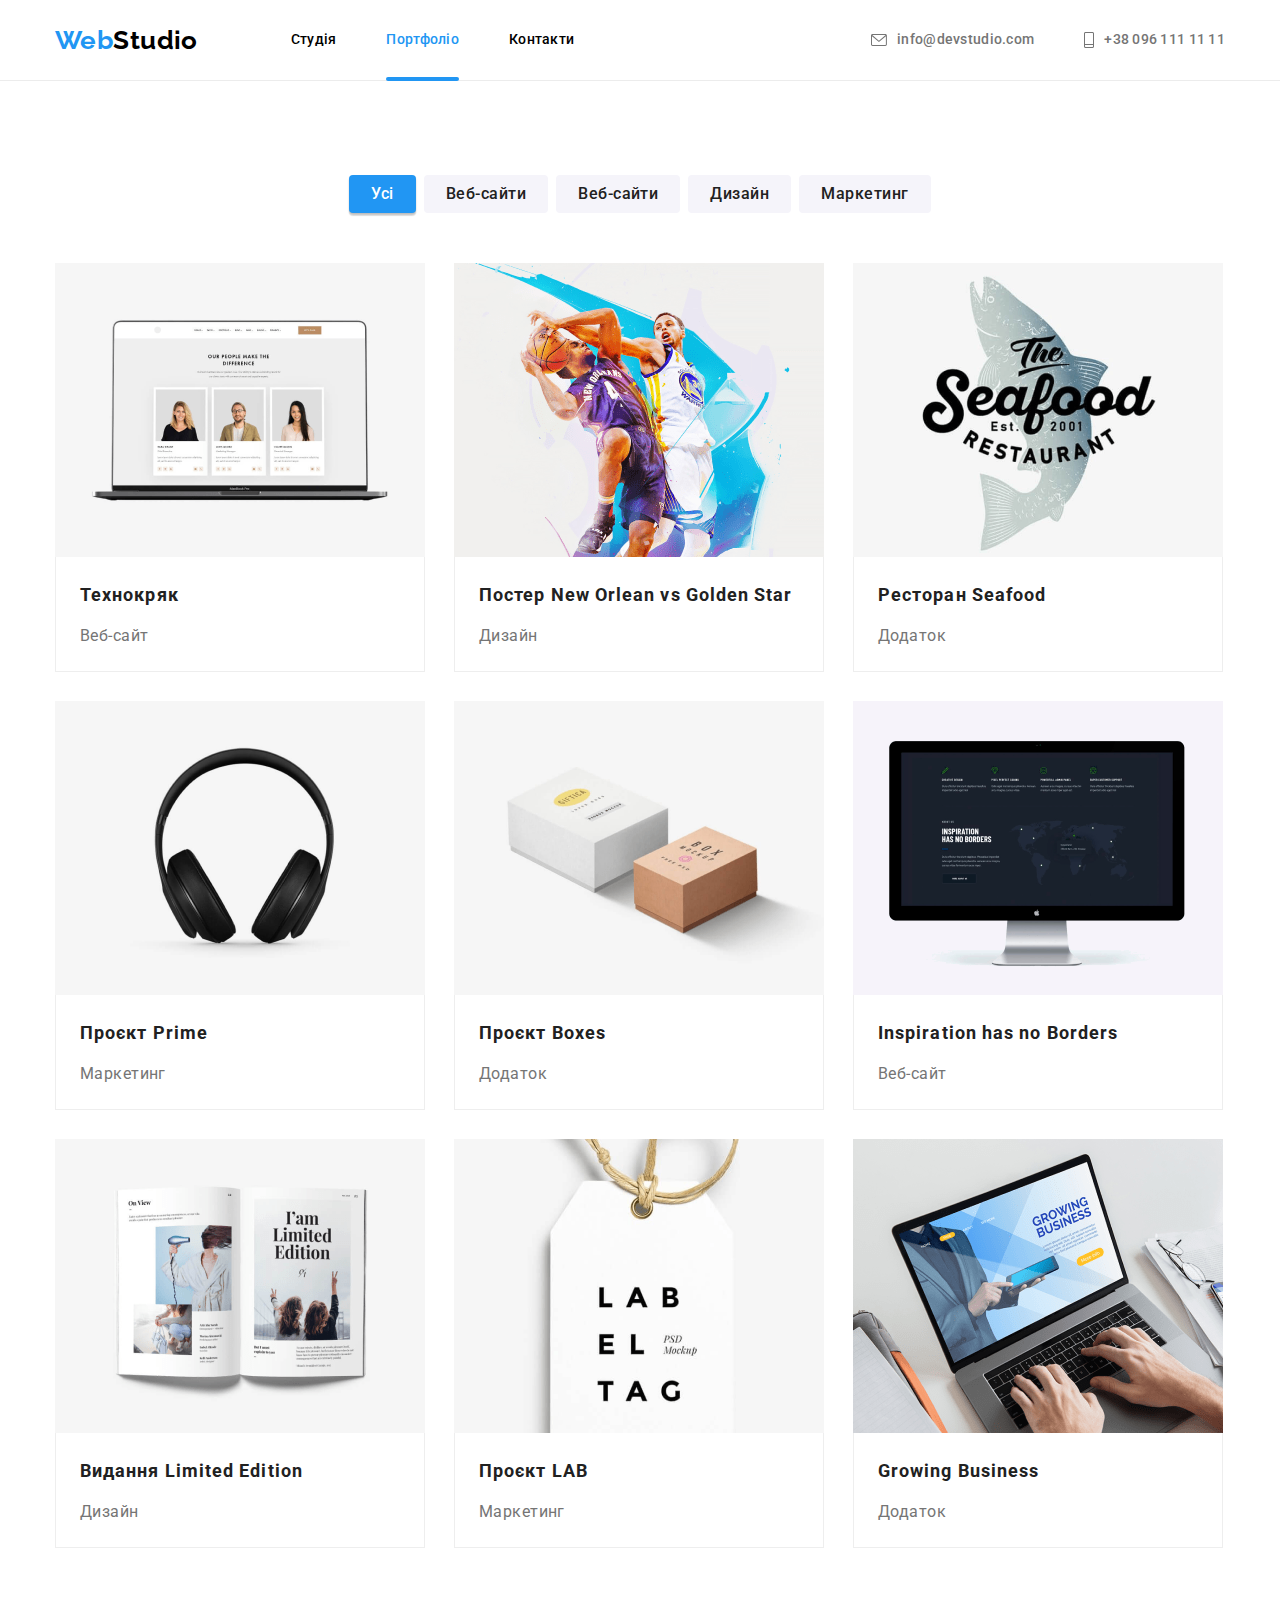
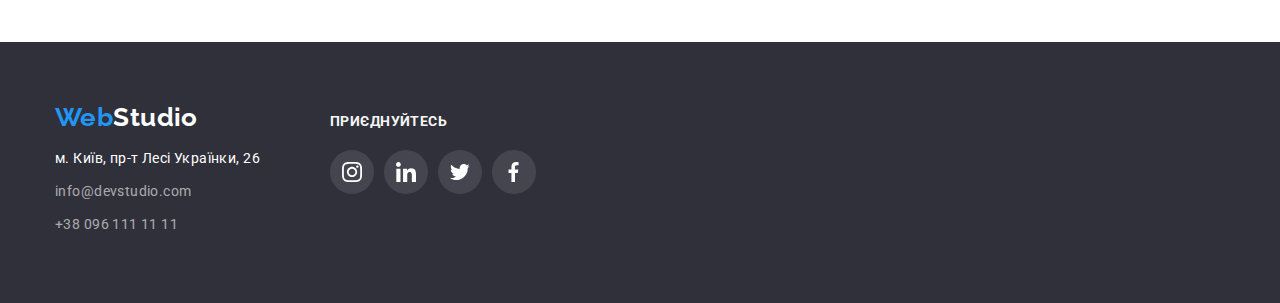
==== portfolio.html @ 4cde0ff1 "Initial commit" ====
<!DOCTYPE html>
<html lang="uk">
<head>
  <meta charset="UTF-8">
  <meta http-equiv="X-UA-Compatible" content="IE=edge">
  <meta name="viewport" content="width=device-width, initial-scale=1.0">
  <!-- FONTS -->
  <link href="https://fonts.googleapis.com/css2?family=Raleway:wght@700&family=Roboto:wght@400;500;700;900&display=swap" rel="stylesheet">
  <!--MODERN-NORMALIZE  -->
  <link rel="stylesheet" href="https://cdn.jsdelivr.net/npm/modern-normalize@1.1.0/modern-normalize.min.css">
  
  <link rel="stylesheet" href="./css/style.css" />
  <title>WebStudio</title>
</head>
<body>

   <!-- HEDEAR -->
   <header class="header">
    <div class="container header-container">
      <nav class="nav">
      <a class="logo" href="./index.html"><span class="logo-decoration">Web</span>Studio</a>
        <ul class="list-nav list">
          <li class="item-list"><a class="link" href="./index.html">Студія</a></li>
          <li class="item-list"><a class="link current" href="./portfolio.html">Портфоліо</a></li>
          <li class="item-list"><a class="link" href="#">Контакти</a></li>
        </ul>
      </nav>

      <ul class="list-contact list">
        <li class="item-contact">
          <a class="link" href="mailto:info@devstudio.com">
            <svg class="contacts-icons-mailtu">
              <use href="./images/icons/contacts.svg#icon-envelope"></use>
            </svg>info@devstudio.com
          </a>
        </li>
        <li class="item-contact">
          <a class="link" href="tel:+380961111111">
            <svg class="contacts-icons-phone">
              <use href="./images/icons/contacts.svg#icon-phone"></use>
            </svg>+38 096 111 11 11
          </a>
        </li>
      </ul>
    </div>
  </header>

  <!-- PORTFOLIO -->
  <main>
    <section class="portfolio sectio">
      <div class="container">
      <h1 class="visually-hidden ">Портфоліо</h1>
      <ul class="list-btn list">
        <li>
          <button class="btn-portfolio active" type="button">Усі</button>
        </li>
        <li>
          <button class="btn-portfolio" type="button">Веб-сайти</button>
        </li>
        <li>
          <button class="btn-portfolio" type="button">Веб-сайти</button>
        </li>
        <li>
          <button class="btn-portfolio" type="button">Дизайн</button>
        </li>
        <li>
          <button class="btn-portfolio" type="button">Маркетинг</button>
        </li>
      </ul>

      <!-- PORTFOLIO-IMG -->

      <ul class="list-portfolio list">
        <li>
          <a href="" class="portfolio-link link">
            <div class="protfolio-overlay">
              <img src="./images/portfolio-images/portfolio-img.1-min.png" alt="Зображений ноутбук з відкритим сайтом" height="294" width="370">
              <p class="portfolio-overlay-text">Ресурс пропонує комплексні пропозиції з різним рівнем функціоналу та сервісів. Все це дозволить відвідувачу отримати вичерпні відомості про компанію чи приватну особу.</p>
            </div>
            <div class="portfolio-card">
              <h2 class="title">Технокряк</h2>
              <p class="text">Веб-сайт</p>
            </div>
          </a>
        </li>

        <li>
          <a href="" class="portfolio-link link">
            <div class="protfolio-overlay">
              <img src="./images/portfolio-images/portfolio-img.2-min.png" alt="Постер з двома баскедболістами" height="294" width="370">
              <p class="portfolio-overlay-text">Ресурс пропонує комплексні пропозиції з різним рівнем функціоналу та сервісів. Все це дозволить відвідувачу отримати вичерпні відомості про компанію чи приватну особу.</p>
            </div>
            <div class="portfolio-card">
              <h2 class="title">Постер New Orlean vs Golden Star</h2>
              <p class="text">Дизайн</p>
            </div>
          </a>
        </li>

        <li>
          <a href="" class="portfolio-link link">
            <div class="protfolio-overlay">
              <img src="./images/portfolio-images/portfolio-img.3-min.png" alt="Логотип ресторану" height="294" width="370">
              <p class="portfolio-overlay-text">Ресурс пропонує комплексні пропозиції з різним рівнем функціоналу та сервісів. Все це дозволить відвідувачу отримати вичерпні відомості про компанію чи приватну особу.</p>
            </div>
            <div  class="portfolio-card">
              <h2 class="title">Ресторан Seafood</h2>
              <p class="text">Додаток</p>
            </div>
          </a>
        </li>

        <li>
          <a href="" class="portfolio-link link">
            <div class="protfolio-overlay">
              <img src="./images/portfolio-images/portfolio-img.4-min.png" alt="Зображення чорних навушників" height="294" width="370">
              <p class="portfolio-overlay-text">Ресурс пропонує комплексні пропозиції з різним рівнем функціоналу та сервісів. Все це дозволить відвідувачу отримати вичерпні відомості про компанію чи приватну особу.</p>
            </div>
            <div  class="portfolio-card">
              <h2 class="title">Проєкт Prime</h2>
              <p class="text">Маркетинг</p>
            </div>
          </a>
        </li>

        <li>
          <a href="" class="portfolio-link link">
            <div class="protfolio-overlay">
              <img src="./images/portfolio-images/portfolio-img.5-min.png" alt="Зображення двох коробок" height="294" width="370">
              <p class="portfolio-overlay-text">Ресурс пропонує комплексні пропозиції з різним рівнем функціоналу та сервісів. Все це дозволить відвідувачу отримати вичерпні відомості про компанію чи приватну особу.</p>
            </div>
            <div  class="portfolio-card">
              <h2 class="title">Проєкт Boxes</h2>
              <p class="text">Додаток</p>
            </div>
          </a>
        </li>

        <li>
          <a href="" class="portfolio-link link">
            <div class="protfolio-overlay">
              <img src="./images/portfolio-images/portfolio-img.6-min.png" alt="Монітор комп'ютера" height="294" width="370">
              <p class="portfolio-overlay-text">Ресурс пропонує комплексні пропозиції з різним рівнем функціоналу та сервісів. Все це дозволить відвідувачу отримати вичерпні відомості про компанію чи приватну особу.</p>
            </div>
            <div  class="portfolio-card">
              <h2 class="title">Inspiration has no Borders</h2>
              <p class="text">Веб-сайт</p>
            </div>
          </a>
        </li>

        <li>
          <a href="" class="portfolio-link link">
            <div class="protfolio-overlay">
              <img src="./images/portfolio-images/portfolio-img.7-min.png" alt="Зображиний журнал" height="294" width="370">
              <p class="portfolio-overlay-text">Ресурс пропонує комплексні пропозиції з різним рівнем функціоналу та сервісів. Все це дозволить відвідувачу отримати вичерпні відомості про компанію чи приватну особу.</p>
            </div>
            <div  class="portfolio-card">
              <h2 class="title">Видання Limited Edition</h2>
              <p class="text">Дизайн</p>
            </div>
          </a>
        </li>

        <li>
          <a href="" class="portfolio-link link">
            <div class="protfolio-overlay">
              <img src="./images/portfolio-images/portfolio-img.8-min.png" alt="Зображеня лейбла" height="294" width="370">
              <p class="portfolio-overlay-text">Ресурс пропонує комплексні пропозиції з різним рівнем функціоналу та сервісів. Все це дозволить відвідувачу отримати вичерпні відомості про компанію чи приватну особу.</p>
            </div>
            <div  class="portfolio-card">
              <h2 class="title">Проєкт LAB</h2>
              <p class="text">Маркетинг</p>
            </div>
          </a>
        </li>

        <li>
          <a href="" class="portfolio-link link">
            <div class="protfolio-overlay">
              <img src="./images/portfolio-images/portfolio-img.9-min.png" alt="Зображиний ноутбук" height="294" width="370">
              <p class="portfolio-overlay-text">Ресурс пропонує комплексні пропозиції з різним рівнем функціоналу та сервісів. Все це дозволить відвідувачу отримати вичерпні відомості про компанію чи приватну особу.</p>
            </div>
            <div  class="portfolio-card">
              <h2 class="title">Growing Business</h2>
              <p class="text">Додаток</p>
            </div>
          </a>
        </li>
      </ul>
    </div>
    </section>
  </main>
  <!-- FOOTER -->
  <footer class="footer">
    <div class="container footer-box">
        <div class="footer-left">
          <a class="logo" href="./index.html"><span class="logo-decoration">Web</span>Studio</a>
          <address class="footer-address">
            <ul class="footer-list list">
              <li class="item-footer"><a class="link-adres" href="">м. Київ, пр-т Лесі Українки, 26</a></li>
              <li class="item-footer"><a class="link" href="mailto:info@devstudio.com">info@devstudio.com</a></li>
              <li class="item-footer"><a class="link" href="tel:+380961111111">+38 096 111 11 11</a></li>
            </ul>
          </address>
        </div>

        <!-- FOOTER-SOCIAL -->
        <div class="footer-social">
        <h2 class="footer-social-title">приєднуйтесь</h2>

        <ul class="footer-social-list list">
          <li class="footer-social-item">
            <a href="" class="footer-social-link">
              <svg class="footer-social-icon">
                <use class="use" href="./images/icons/social-networks.svg#icon-instagram"></use>
              </svg>
            </a>
          </li>

          <li class="footer-social-item">
            <a href="" class="footer-social-link">
              <svg class="footer-social-icon">
                <use href="./images/icons/social-networks.svg#icon-linkedin"></use>
              </svg>
            </a>
          </li>

          <li class="footer-social-item">
            <a href="" class="footer-social-link">
              <svg class="footer-social-icon">
                <use href="./images/icons/social-networks.svg#icon-twitter"></use>
              </svg>
            </a>
          </li>

          <li class="footer-social-item">
            <a href="" class="footer-social-link ">
              <svg class="footer-social-icon">
                <use href="./images/icons/social-networks.svg#icon-facebook"></use>
              </svg>
            </a>
          </li>
        </ul>
      </div>
    </div>
  </div>
</footer>
</body>
</html>
---- css/style.css ----
/* Колір h2.h3 #212121*/
/* Колір тексту на темному фоні #FFFFFF */
/* Колір фона #FFFFFF */
/* Другорядний колір фона #2F303A*/
/* Другорядний колір тексту #757575*/
/* Колір тексту address rgba(255, 255, 255, 0.6); */
/* Колір акценту #2196F3*/



:root {
  --primary-font: "Roboto", sans-serif;
  --secondary-font: "Raleway", sans-serif;
  --primary-text-dark-color: #212121;
  --secondary-text-dark-color: #757575;
  --primary-text-light-color: #FFFFFF;
  --secondary-text-light-color: rgba(255, 255, 255, 0.6);
  --primary-background-color: #F5F5F5;
  --secondary-background-color: ##F5F4FA;
  --primary-dark-background-color:#2F303A;
  --accent-color: #2196F3;
  --transition-dur-and-func: 250ms cubic-bezier(0.4, 0, 0.2, 1);
}

img {
    display: block;
    max-width: 100%;
    height: auto;
}

.list {
  list-style: none;
}

.link{
  text-decoration: none;
}

h1,
h2,
h3,
h4,
p {
  margin-top: 0;
  margin-bottom: 0;
}

button {
  cursor: pointer;
}

ul,ol {
  margin-top: 0;
  margin-bottom: 0;
  padding-left: 0;
}

body {
  color: var(--primary-text-color);
  box-sizing: border-box;
  font-family: Roboto, sans-serif;
  letter-spacing: 0.03em;
  font-size: 14px;
  background-color: f5f5f5;
}

.container {
  width: 1200px;
  margin-left: auto;
  margin-right: auto;
  padding-left: 15px;
  padding-right: 15PX;
}

.section {
  padding-top: 94px;
  padding-bottom: 94px;
}

/* HEADER*/

.header {
  border-bottom: 1px solid #ECECEC;
}


.header-container {
  display: flex;
  justify-content: space-between;
}

.nav {
  display: flex;
  align-items: center;

}

/* LOGO */
.logo{
font-family: var(--secondary-font);
font-weight: 700;
font-size: 26px;
line-height: 1.19;
text-decoration: none;
margin-right: 93px;
display: block;

color: var(--primary-text-color);
}

.logo-decoration {
  font-size: 26px;
  line-height: 1.12;
  color: var(--accent-color);
}

/* LIST-NAV*/
.list-nav {
  display: flex;
  column-gap: 50px;
}

.list-nav .link {
  position: relative;
  font-weight: 500;
  line-height: 1.14;
  letter-spacing: 0.02em;
  text-decoration: none;
  display: block;
  padding: 32px 0;
  color: var(--primary-text-color);
  transition: var(--transition-dur-and-func);
}

.list-nav .link:hover,
.list-nav .link:focus{
  color: var(--accent-color)
}

.list-nav .link.current {
  color: var(--accent-color);
}

.list-nav .link.current::after{
  content: "";
  position: absolute;
  bottom:-1px;
  right: 0;
  display: block;
  color:  var(--accent-color);
  width: 100%;
  height: 4px;
 
  background-color: var(--accent-color);
  border-radius: 2px;
}


/* CONTACT-LIST  */
.list-contact {
  display: flex;
  align-items: center;
}

.item-contact {
  
  margin-right: 50px;
}

.item-contact:last-child{
  margin-right: 0;
}

.list-contact .link{
display: flex;
justify-content: center;
align-items: center;
font-weight: 500;
line-height: 1.14;
letter-spacing: 0.02em;
padding: 32px 0;
color: var(--secondary-text-dark-color);

transition: var(--transition-dur-and-func);
}

.list-contact .link:hover,
.list-contact .link:focus {
  color: var(--accent-color);
}


/* CONTACTS-ICONS */

.contacts-icons-mailtu {
  height: 12px;
  width: 16px;
  margin-right: 10px;
  fill: currentColor;
    
}

.contacts-icons-phone {
  height: 16px;
  width: 10px;
  margin-right: 10px;
  fill: currentColor;
    
}

  

/* HERO */
.hero {
  padding-top: 200px;
  padding-bottom: 200px;
  max-width: 1600px;
  margin: 0 auto;

  background-image: linear-gradient(rgba(47, 48, 58, 0.4), rgba(47, 48, 58, 0.4)), url("../images/img-hero.png");
  background-size: cover;
  background-position: center;
  background-repeat: no-repeat;
  background-color: #2F303A;
}

.hero-title {
  font-family: var(--primary-font);
  font-weight: 900;
  font-size: 44px;
  line-height: 1.37;

  margin-left: auto;
  margin-right: auto;
  text-align: center;
  letter-spacing: 0.06em;
  text-transform: uppercase;
  display: block;
  width: 696px;

  color: var(--primary-text-light-color);
}

/* HERO BTN */

.btn-hero {
  font-family: inherit;
  font-weight: 700;
  font-size: 16px;
  line-height: 1.87;

  align-items: center;
  text-align: center;
  letter-spacing: 0.06em;
  cursor: pointer;

  padding: 10px 32px;
  border: none;
  display: block;
  
  box-shadow: 0px 1px 3px rgba(0, 0, 0, 0.12), 0px 1px 1px rgba(0, 0, 0, 0.14), 0px 2px 1px rgba(0, 0, 0, 0.2);
  border-radius: 4px;

  margin-right: auto;
  margin-left: auto;
  margin-top: 30px;

  color: var(--primary-text-light-color);
  background-color: var(--accent-color);
  transition: background-color var(--transition-dur-and-func);
}

.btn-hero:hover,
.btn-hero:focus {
  background-color:#188CE8
}

.section-title {
  font-weight: 700;
  font-size: 36px;
  line-height: 1.16;
  text-align: center;

  margin-bottom: 50px;

  color: var(--primary-text-color);
}

/* ADVANTAGES */

.visually-hidden {
  position: absolute;
  white-space: nowrap;
  width: 1px;
  height: 1px;
  overflow: hidden;
  border: 0;
  padding: 0;
  clip: rect(0 0 0 0);
  clip-path: inset(50%);
  margin: -1px;
}

.list-advantages {
  display: flex;
  column-gap: 30px;
}

.item-advantages {
  flex-basis: calc((100% - 90px) / 4);
}

.blok-advantes {
  display: flex;
  height: 120px;
  justify-content: center;
  align-items: center;
  border-radius: 4px;

  background-color: #F5F4FA ;
}

.icon-advantes {
  width:70px;
  height:70px;
}

.advantages-title{
  font-size: 14px;
  font-weight: 700;
  line-height: 1.14;
  margin-top: 30px;
  text-transform: uppercase;
}

.advantages-text{
  line-height: 1.71;
  margin-top: 10px;

  color: var(--secondary-text-dark-color)
}

/* WORK */

.work {
  padding-top: 0;
}

.list-work {
  display: flex;
  column-gap: 30px ;
}

/* WORK-OVERLAY */

.work-overlay {
  position: relative;
  width: 100%;
  overflow: hidden;
}


.work-overlay-text {
  position: absolute;
  bottom: 0;
  right: 0;

  
  width: 100%;
  height: 70px;
  font-weight: 700;
  text-align: center;
  text-transform: uppercase;
  padding: 27px 0;
  color: var(--primary-text-light-color);
  background: rgba(47, 48, 58, 0.8);
}



/* TEAM */

.team {
  padding-top: 94px;
  padding-bottom: 94px;
  background-color: #F5F4FA;
}

.list-team {
  display: flex;
  column-gap: 30px;
}

.item-team {
  box-shadow: 0px 1px 3px rgba(0, 0, 0, 0.12), 0px 1px 1px rgba(0, 0, 0, 0.14),
    0px 2px 1px rgba(0, 0, 0, 0.2);
  border-radius: 0px 0px 4px 4px;
  background-color: #ffffff;
}
  
.card-team {
  padding: 30px 0;
}

.team-subtitle {
  font-weight: 500;
  font-size: 16px;
  line-height: 1.19;
  text-align: center;

  color: var(--primary-text-dark-color)
}

.team-text {
  font-size: 16px;
  line-height: 1.19;
  text-align: center;
  margin-top: 10px;
  color: var(--secondary-text-dark-color)
}

/* SOCIAL-LINC */

.social-list {
  display: flex;
  justify-content: center;
  column-gap: 10px;
  margin-top: 16px;
}

.social-list-link {
  display: flex;
  align-items: center;
  justify-content: center;
  width: 44px;
  height: 44px;
  border-radius: 50%;

  background-color: #FFFFFF;
  transition: background-color var(--transition-dur-and-func);
}

.social-list-link:hover,
.social-list-link:focus  {
  background-color:var(--accent-color) ;
}

.social-list-icon {
  height: 20px;
  width: 20px;
  fill:#AFB1B8;
  transition: fill var(--transition-dur-and-func)
}

.social-list-link:hover .social-list-icon,
.social-list-link:focus .social-list-icon {
  fill:#ffffff ;
} 


/* CUSTOMERS */

.customers-title {
  font-weight: 700;
  font-size: 36px;
  line-height: 1.16;
  text-align: center;

  margin-bottom: 50px;

  color: var(--primary-text-color);
}

.curstomers-list {
  display: flex;
  justify-content: center;
  gap: 30px;
}

.curstomers-item {
  width: 170px;
  height: 92px;
}


.curstomers-link {
  display: flex;
  justify-content: center;
  align-items: center;
  height: 100%;
  width: 100%;
  border-radius: 4px;
  border: 1px solid #AFB1B8;
  transition: border var(--transition-dur-and-func);
  
}

.curstomers-link:hover,
.curstomers-link:focus {
  border: 1px solid var(--accent-color);
}


.curstomers-icon {
  fill: #afb1b8;
  height: 60px;
  width: 106px;
  transition: fill var(--transition-dur-and-func);
}


.curstomers-link:hover .curstomers-icon,
.curstomers-link:focus .curstomers-icon {

  fill: var(--accent-color);
  
}




/*==================================
 PORTFOLIO 
 ==================================*/
.portfolio {
  padding-top: 94px;
  padding-bottom: 94px;
}

.list-btn {
  display: flex;
  column-gap: 8px;
  justify-content: center;
  
}

.list-btn .btn-portfolio {

  font-family:inherit;
  font-style: normal;
  font-weight: 500;
  font-size: 16px;
  line-height: 1.62;
  cursor: pointer;

  text-align: center;
  letter-spacing: 0.03em;
  padding: 6px 22px;

  background: #F5F4FA;
  border-radius: 4px;
  border: none;
  transition: color var(--transition-dur-and-func), background-color var(--transition-dur-and-func),
  box-shadow var(--transition-dur-and-func);

  color: var(--primary-text-dark-color)
 
}

.list-btn .btn-portfolio:hover,
.list-btn .btn-portfolio:focus {
  background-color:  var(--accent-color);
  color: var(--primary-text-light-color);
  box-shadow: 0px 3px 1px rgba(0, 0, 0, 0.1), 0px 1px 2px rgba(0, 0, 0, 0.08), 0px 2px 2px rgba(0, 0, 0, 0.12);
  border-radius: 4px;
}

.list-btn .active {
  background-color:  var(--accent-color);
  color: var(--primary-text-light-color);
  box-shadow: 0px 3px 1px rgba(0, 0, 0, 0.1), 0px 1px 2px rgba(0, 0, 0, 0.08), 0px 2px 2px rgba(0, 0, 0, 0.12);
  border-radius: 4px;
}

 /* PORTFOLIO IMG */

.list-portfolio {
  display: flex;
  flex-wrap: wrap;
  gap: 29px;
  margin-top: 50px;
}

.portfolio-link {
  display: inline-block;
  background-color: var(--primary-background-color);
  transition: box-shadow 250ms cubic-bezier(0.4, 0, 0.2, 1);
}

.portfolio-link:hover,
.portfolio-link:focus {
  background: #FFFFFF;
  box-shadow: 0px 1px 1px rgba(0, 0, 0, 0.12), 0px 4px 4px rgba(0, 0, 0, 0.06), 1px 4px 6px rgba(0, 0, 0, 0.16);
}

.portfolio-card {
  padding: 20px  24px;
  background: #FFFFFF;
  border: 1px solid #EEEEEE;
  border-top: none;

}

.list-portfolio .title {
  font-weight: 700;
  font-size: 18px;
  line-height: 2;

  letter-spacing: 0.06em;

  color:var(--primary-text-dark-color);
}

.list-portfolio .text {

  font-style: normal;
  font-weight: 400;
  font-size: 16px;
  line-height: 30px;
  margin-top: 8px;

  color: var(--secondary-text-dark-color);
}

/* PORTFOLIO-OVERLAY */

.protfolio-overlay {
    position: relative;
    overflow: hidden;
    
}
 
.portfolio-overlay-text {
  position: absolute;
  bottom: 0;
  right: 0;

  width: 100%;
  height: 100%;
  padding: 63px 24px;
  font-size: 18px;
  line-height: 1.56;
  color: #FFFFFF;
  transform: translateY(100%);
  transition: transform var(--transition-dur-and-func);

  background: rgba(33, 150, 243, 0.9);

}

.portfolio-link:hover .portfolio-overlay-text,
.portfolio-link:focus .portfolio-overlay-text {
  transform: translateY(0%);
}

/* FOOTER*/

.footer {
  padding-top: 60px;
  padding-bottom: 66px;
  background-color: var(--primary-dark-background-color);
}

.footer-box {
  display: flex;
  align-items: baseline ;
}


.footer .logo {
  font-family: var(--secondary-font);
  font-weight: 700;
  font-size: 26px;
  line-height: 1.19;
  text-decoration: none;
  color: var(--primary-text-light-color);
  margin-right: 0;
  
}

.footer .logo-decoration {
  font-size: 26px;
  line-height: 1.19;
  color: var(--accent-color);
}

.footer-address {
  font-style: normal;
  margin-top: 14px;
}

.item-footer {
  margin-top: 9px;
}

.item-footer:first-child {
  margin-top: 0;
}

.footer .link-adres {
  display: block;
  line-height: 1.71;
  text-decoration: none;

  color: var(--primary-text-light-color)
  }

.footer .link {
  display: block;
  line-height: 1.71;
  text-decoration: none;
  color: var(--secondary-text-light-color);
  transition: var(--transition-dur-and-func);
}

.footer .link:hover,
.footer .link:focus {
  color:var(--accent-color);
}


/* FOOTER-SOCIAL */

.footer-social {
  margin-left: 70px;
}

.footer-social-title {
  margin-bottom: 20px;
  text-transform: uppercase;

  font-size: 14px;
  font-weight: 700;
  line-height: 1.14;
  color: var(--primary-text-light-color);
}

.footer-social-list {
  display: flex;
  justify-content: center;
  column-gap: 10px;
  
}

.footer-social-title {
  display: flex;
  color: #F5F5F5;
}

.footer-social-list {
  display: flex;
  justify-content: center;
  column-gap: 10px ;
}


.footer-social-item {
  display: flex;
  align-items: center;
  justify-content: center;
  
  width: 44px;
  height: 44px;
  border-radius: 50%;

  background-color: rgba(255, 255, 255, 0.1);;
}

.footer-social-link {
  display: flex;
  justify-content: center;
  align-items: center;
  width: 100%;
  height: 100%;
  border-radius: 50%;

  transition: background-color var(--transition-dur-and-func);           
}

.footer-social-link:hover, 
.footer-social-link:focus {
  background-color:var(--accent-color) ;
}

.footer-social-icon {
  height: 20px;
  width: 20px;
  fill:#ffffff;
}

/* MODAL-BACKDROP */

.backdrop {
  position: fixed;
  top: 0;
  left: 0;
  z-index: 100;
  width: 100%;
  height: 100%;

  background-color: rgba(0, 0, 0, 0.2);
  transition: opacity var(--transition-dur-and-func),visibility var(--transition-dur-and-func);
}

.backdrop.is-hidden {
  visibility: hidden;
  opacity: 0;
  pointer-events: none;
}

.modal {
  position: absolute;
  top: 50%;
  left: 50%;
  transform: translate(-50%, -50%);
  width: 528px;
  height: 581px;
  background-color:#ffffff;
}

.modal-cose-btn {
  position: absolute;
  top: 8px;
  right: 8px;
  display: flex;
  align-items: center;
  justify-content: center;
  width: 30px;
  height: 30px;
  background-color: transparent;
  border: 1px solid rgba(0, 0, 0, 0.1);
  border-radius: 50%;
  padding: 0;
}

.modal-icon-close {
  width: 11px;
  height: 11px;
}
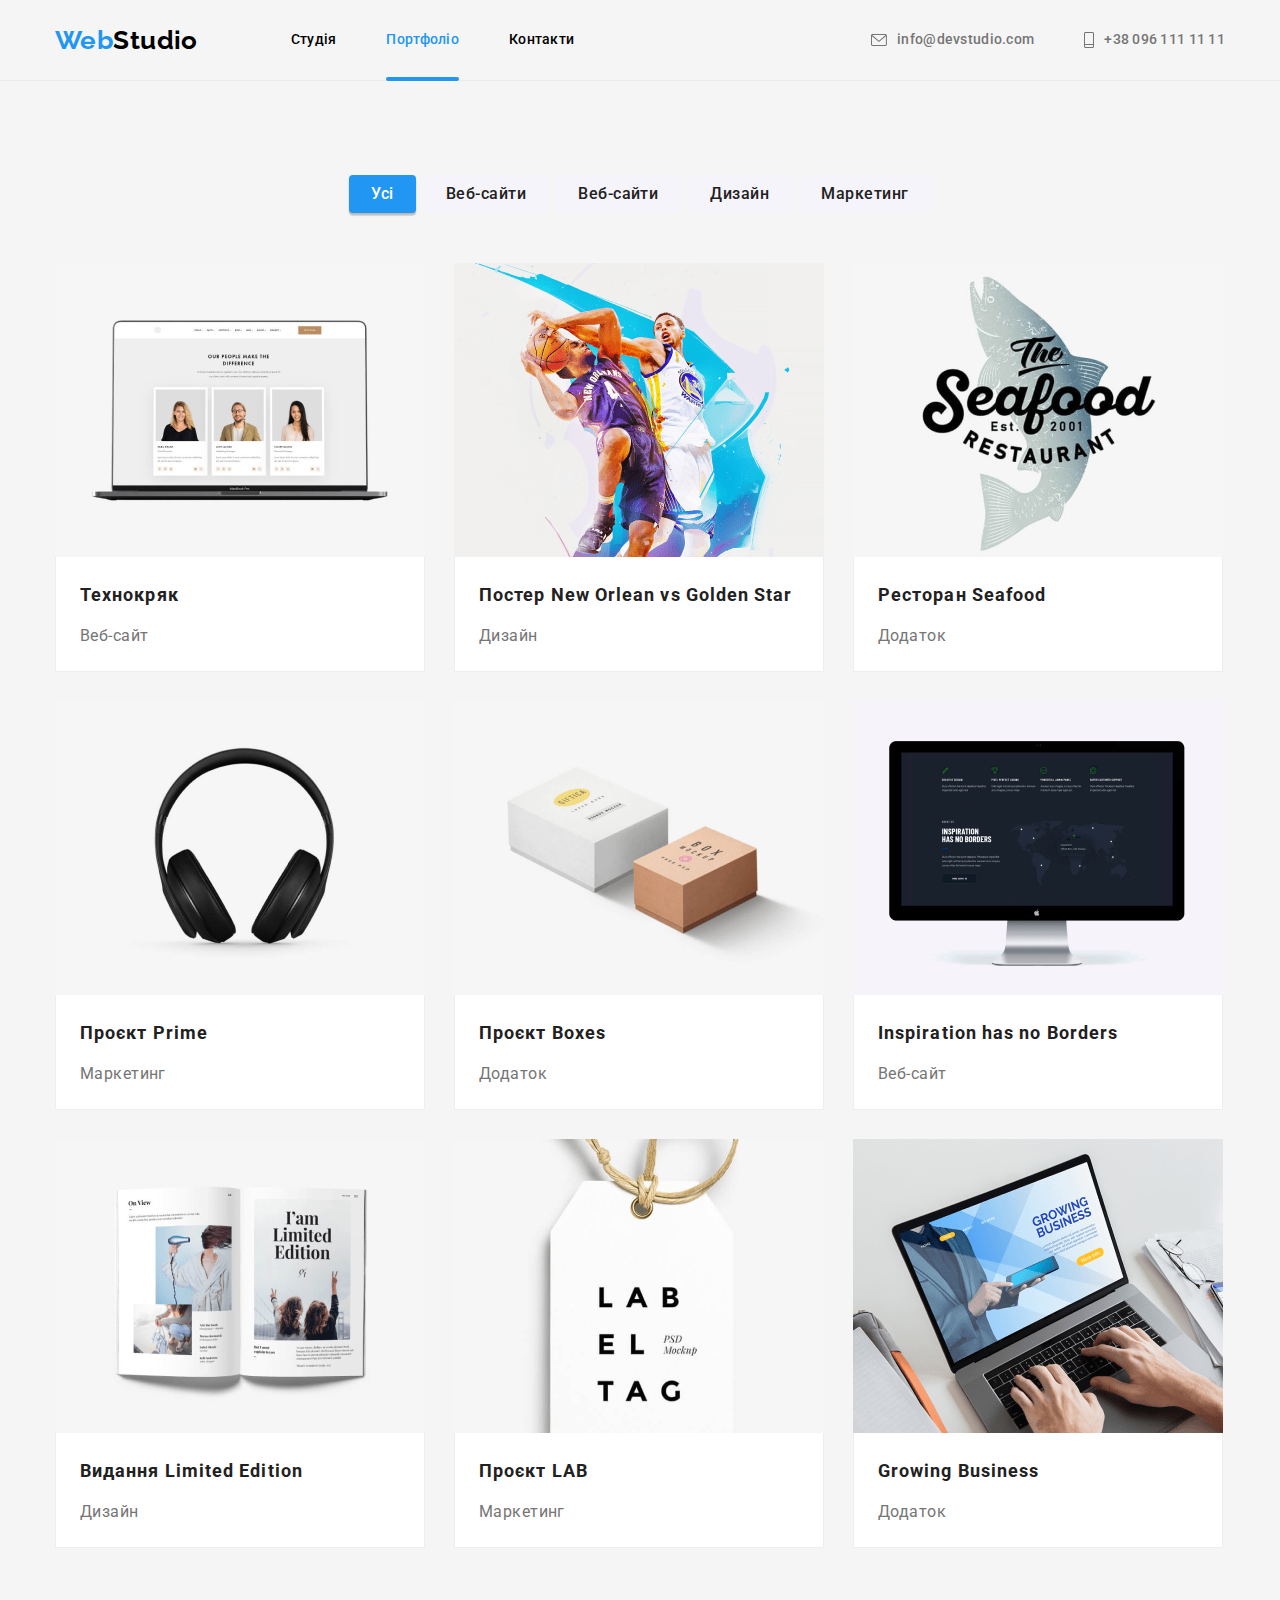
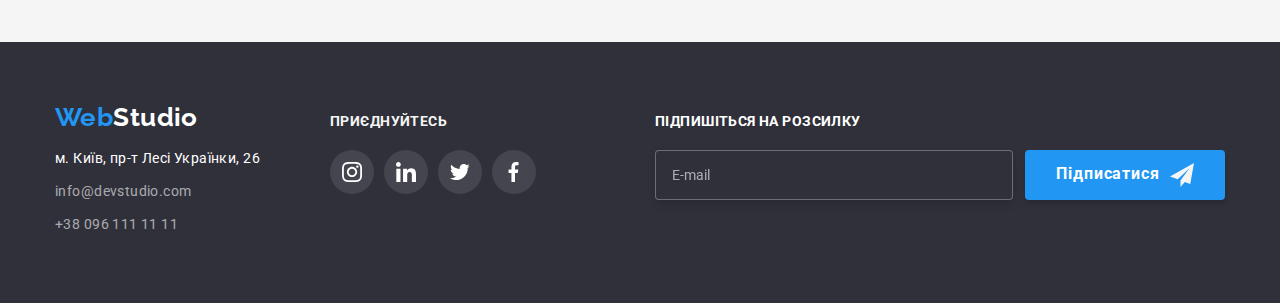
==== commit 4d9a30c1: "Work with forms" ====
--- a/portfolio.html
+++ b/portfolio.html
@@ -194,7 +194,7 @@
   <!-- FOOTER -->
   <footer class="footer">
     <div class="container footer-box">
-        <div class="footer-left">
+        <div class="footer-contacts">
           <a class="logo" href="./index.html"><span class="logo-decoration">Web</span>Studio</a>
           <address class="footer-address">
             <ul class="footer-list list">
@@ -206,7 +206,7 @@
         </div>
 
         <!-- FOOTER-SOCIAL -->
-        <div class="footer-social">
+      <div class="footer-social">
         <h2 class="footer-social-title">приєднуйтесь</h2>
 
         <ul class="footer-social-list list">
@@ -242,6 +242,24 @@
             </a>
           </li>
         </ul>
+      </div>
+
+
+      <div class="subscription">
+        <p class="footer-title-form">Підпишіться на розсилку</p>
+        <form class="footer-form">
+          <input class="footer-form-input  name="user_email" 
+          type="email" 
+          equired
+          pattern="[a-zA-Zа]+"
+          placeholder="E-mail">
+          <button class="footer-form-btn" type="button">
+            Підписатися
+            <svg class="footer-icon-btn">
+              <use href="./images/icons/social-networks.svg#icon-send"></use>
+            </svg>
+          </button>
+        </form>
       </div>
     </div>
   </div>
--- a/css/style.css
+++ b/css/style.css
@@ -61,7 +61,7 @@
   font-family: Roboto, sans-serif;
   letter-spacing: 0.03em;
   font-size: 14px;
-  background-color: f5f5f5;
+  background-color: #f5f5f5;
 }
 
 .container {
@@ -77,7 +77,7 @@
   padding-bottom: 94px;
 }
 
-/* HEADER*/
+/*========================== HEADER ================================= */
 
 .header {
   border-bottom: 1px solid #ECECEC;
@@ -95,7 +95,7 @@
 
 }
 
-/* LOGO */
+/*========================== lOGO ================================= */
 .logo{
 font-family: var(--secondary-font);
 font-weight: 700;
@@ -114,7 +114,7 @@
   color: var(--accent-color);
 }
 
-/* LIST-NAV*/
+/*========================== LIST-NAV ================================= */
 .list-nav {
   display: flex;
   column-gap: 50px;
@@ -129,7 +129,7 @@
   display: block;
   padding: 32px 0;
   color: var(--primary-text-color);
-  transition: var(--transition-dur-and-func);
+  transition: color var(--transition-dur-and-func);
 }
 
 .list-nav .link:hover,
@@ -156,7 +156,7 @@
 }
 
 
-/* CONTACT-LIST  */
+/*========================== LIST-C0NTACT ============================*/
 .list-contact {
   display: flex;
   align-items: center;
@@ -181,7 +181,7 @@
 padding: 32px 0;
 color: var(--secondary-text-dark-color);
 
-transition: var(--transition-dur-and-func);
+transition: color var(--transition-dur-and-func);
 }
 
 .list-contact .link:hover,
@@ -190,7 +190,7 @@
 }
 
 
-/* CONTACTS-ICONS */
+/* ====================== CONTACTS-ICONS ============================= */
 
 .contacts-icons-mailtu {
   height: 12px;
@@ -208,9 +208,11 @@
     
 }
 
+/*========================== /HEADER ================================= */
+
   
 
-/* HERO */
+/* ========================= HERO ===================================== */
 .hero {
   padding-top: 200px;
   padding-bottom: 200px;
@@ -241,7 +243,7 @@
   color: var(--primary-text-light-color);
 }
 
-/* HERO BTN */
+/* ==================================== HERO BTN =============================================*/
 
 .btn-hero {
   font-family: inherit;
@@ -286,7 +288,9 @@
   color: var(--primary-text-color);
 }
 
-/* ADVANTAGES */
+/* ========================= /HERO ===================================== */
+
+/* ========================== ADVANTAGES =============================== */
 
 .visually-hidden {
   position: absolute;
@@ -340,7 +344,9 @@
   color: var(--secondary-text-dark-color)
 }
 
-/* WORK */
+/* ========================== /ADVANTAGES =============================== */
+
+/* =========================== WORK ===================================== */
 
 .work {
   padding-top: 0;
@@ -351,7 +357,7 @@
   column-gap: 30px ;
 }
 
-/* WORK-OVERLAY */
+/* ========================= WORK-OVERLAY ================================ */
 
 .work-overlay {
   position: relative;
@@ -376,9 +382,9 @@
   background: rgba(47, 48, 58, 0.8);
 }
 
-
-
-/* TEAM */
+/* =========================== /WORK ===================================== */
+
+/* =========================== TEAM ====================================== */
 
 .team {
   padding-top: 94px;
@@ -419,7 +425,7 @@
   color: var(--secondary-text-dark-color)
 }
 
-/* SOCIAL-LINC */
+/* =============================== SOCIAL-LINC ================================================ */
 
 .social-list {
   display: flex;
@@ -457,8 +463,10 @@
   fill:#ffffff ;
 } 
 
-
-/* CUSTOMERS */
+/* =========================== TEAM ====================================== */
+
+
+/* ================================= CUSTOMERS ============================================== */
 
 .customers-title {
   font-weight: 700;
@@ -516,7 +524,7 @@
   
 }
 
-
+/* ============================ /CUSTOMERS =========================== */
 
 
 /*==================================
@@ -572,7 +580,7 @@
   border-radius: 4px;
 }
 
- /* PORTFOLIO IMG */
+ /* ========================================= PORTFOLIO IMG ========================================== */
 
 .list-portfolio {
   display: flex;
@@ -622,7 +630,7 @@
   color: var(--secondary-text-dark-color);
 }
 
-/* PORTFOLIO-OVERLAY */
+/* ==================================  PORTFOLIO-OVERLAY =============================================== */
 
 .protfolio-overlay {
     position: relative;
@@ -653,7 +661,11 @@
   transform: translateY(0%);
 }
 
-/* FOOTER*/
+/*==================================
+ /PORTFOLIO 
+ ==================================*/
+
+/*================================================ FOOTER ==========================================*/
 
 .footer {
   padding-top: 60px;
@@ -719,7 +731,7 @@
 }
 
 
-/* FOOTER-SOCIAL */
+/*==================================================== FOOTER-SOCIAL ================================*/
 
 .footer-social {
   margin-left: 70px;
@@ -788,7 +800,90 @@
   fill:#ffffff;
 }
 
-/* MODAL-BACKDROP */
+/* =========================FOOTER-FORM============================================================== */
+.subscription {
+  margin-left: auto;
+}
+
+.footer-form {
+  display: flex;
+  
+}
+
+.footer-title-form {
+  font-weight: 700;
+  line-height: 1.14;
+  text-transform: uppercase;
+  margin-bottom: 20px;
+  color: var(--primary-text-light-color);
+
+}
+
+.footer-form-input {
+  width: 358px;
+  height: 50px;
+  padding-left: 16px;
+  color: var(--primary-text-light-color);
+  cursor: pointer;
+  border: 1px solid rgba(255, 255, 255, 0.3);
+  filter: drop-shadow(0px 4px 4px rgba(0, 0, 0, 0.15));
+  border-radius: 4px;
+  background-color: var(--primary-dark-background-color);
+  transform: border var(--transition-dur-and-func);
+}
+
+.footer-form-input:focus {
+  outline: none;
+  border: 1px solid var(--accent-color);
+}
+
+.footer-form-input::placeholder {
+  color: rgba(255, 255, 255, 0.6);
+
+}
+
+/* ================================FOOTER-FORM-BTN============================ */
+
+.footer-form-btn {
+  display: flex;
+  align-items: center;
+  justify-content: center;
+  width: 200px;
+  height: 50px;
+  margin-left: 12px;
+  font-family: inherit;
+  font-weight: 700;
+  font-size: 16px;
+  line-height: 1.18;
+
+  text-align: center;
+  letter-spacing: 0.06em;
+
+  color: var(--primary-text-light-color);
+
+  background-color: var(--accent-color);
+  box-shadow: 0px 4px 4px rgba(0, 0, 0, 0.15);
+  border: none;
+  border-radius: 4px;
+  transform: background-color var(--transition-dur-and-func);
+}
+
+.footer-form-btn:hover,
+.footer-form-btn:focus {
+  background-color:#188CE8
+}
+
+
+.footer-icon-btn {
+  width: 24px;
+  height: 24px;
+  margin-left: 10px;
+  fill: var(--primary-background-color);
+}
+/* =================================================== /FOOTER==================================*/
+
+
+/* =================================================BACKDROP ============================*/
 
 .backdrop {
   position: fixed;
@@ -807,7 +902,7 @@
   opacity: 0;
   pointer-events: none;
 }
-
+/* ================================================MODAL============================= */
 .modal {
   position: absolute;
   top: 50%;
@@ -815,6 +910,8 @@
   transform: translate(-50%, -50%);
   width: 528px;
   height: 581px;
+
+  padding: 40px;
   background-color:#ffffff;
 }
 
@@ -822,18 +919,198 @@
   position: absolute;
   top: 8px;
   right: 8px;
+
   display: flex;
   align-items: center;
   justify-content: center;
+
   width: 30px;
   height: 30px;
+  fill: #000000 ;
   background-color: transparent;
   border: 1px solid rgba(0, 0, 0, 0.1);
   border-radius: 50%;
   padding: 0;
+  transform: fill var(--transition-dur-and-func);
+}
+
+.modal-cose-btn:hover .modal-icon-close,
+.modal-close-btn:focus .modal-icon-close{
+  fill: var(--accent-color)
 }
 
 .modal-icon-close {
+  fill: #000000;
   width: 11px;
   height: 11px;
 }
+
+/*======================MODAL-FORM======================================== */
+
+.modal-title {
+font-weight: 700;
+font-size: 20px;
+line-height: 1.15;
+text-align: center;
+margin-bottom: 12px;
+
+color: var(--primary-text-dark-color);
+}
+
+.modal-form {
+  display: flex;
+  flex-direction: column;
+}
+
+.modal-lable {
+margin-bottom: 10px;
+}
+
+.modal-input-fild {
+  display: block;
+  font-size: 12px;
+  line-height: 1.16;
+  letter-spacing: 0.01em;
+  margin-bottom: 4px;
+
+  color: var(--secondary-text-dark-color);
+}
+
+.modal-input {
+  width: 100%;
+  padding: 12px 0;
+  padding-left: 42px;
+  background: #FFFFFF;
+  cursor: pointer;
+  border: 1px solid rgba(33, 33, 33, 0.2);
+  border-radius: 4px;
+  transition: border-color var(--transition-dur-and-func);
+}
+
+
+.modal-input:focus {
+  border: 1px solid var(--accent-color);
+  outline: none;
+}
+
+.modal-form-icon {
+  display: block;
+  position: relative;
+
+}
+
+.input-icon {
+  position: absolute;
+  top: 50%;
+  left: 12px;
+  fill: var(--primary-text-dark-color);
+  transform: translateY(-50%);
+  width: 18px;
+  height: 18px;
+  transition: fill  var(--transition-dur-and-func);
+}
+
+.modal-input:focus + .input-icon{
+  fill: var(--accent-color);
+  outline: none;
+}
+
+.modal-textarea {
+  width: 100%;
+  height: 120px;
+  padding: 12px 0;
+  padding-left: 16px;
+  background: #FFFFFF;
+  cursor: pointer;
+  resize: none;
+  border: 1px solid rgba(33, 33, 33, 0.2);
+  border-radius: 4px;
+  transition: border-color var(--transition-dur-and-func);
+}
+
+.modal-textarea:focus {
+  outline: none;
+  border-color: var(--accent-color);
+}
+
+.modal-textarea::placeholder {
+  font-size: 12px;
+  line-height: 1.16
+  letter-spacing: 0.01em;
+
+  color: rgba(117, 117, 117, 0.5);
+}
+
+/*==============CHECKBOX============================================== */
+.modal-checkbox-field {
+  font-size: 14px;
+  line-height: 1.71;
+  color: var(--secondary-text-dark-color);
+  display: flex;
+  align-items: center;
+  margin-bottom: 30px;
+  cursor: pointer;
+}
+
+
+.modal-checkbox  {
+  appearance: none ;
+}
+
+.icon-checkbox-active {
+  display: none;
+}
+
+.icon-checkbox {
+  width: 15px;
+  height: 14px;
+  border: 1px solid var(--primary-text-dark-color);
+  margin-right: 7px;
+  border-radius: 2px;
+}
+
+.modal-checkbox:checked + .icon-checkbox {
+  background-color: var(--accent-color);
+  fill: var(--primary-text-light-color);
+}
+
+.modal-checkbox:checked + .icon-checkbox .icon-checkbox-active {
+  display: block;
+  position: absolute;
+}
+
+.checkbox-link {
+  font-size: 14px;
+  line-height: 1.71;
+  color: var(--accent-color);
+}
+
+/*====================================== MODAL-FORM-BTN=============================================*/
+
+.modal-form-btn {
+  width: 200px;
+  height: 50px;
+  font-family: inherit;
+  font-weight: 700;
+  font-size: 16px;
+  line-height: 1.18;
+
+  align-self: center;
+  text-align: center;
+  letter-spacing: 0.06em;
+
+  color: var(--primary-text-light-color);
+
+  background-color: var(--accent-color);
+  box-shadow: 0px 4px 4px rgba(0, 0, 0, 0.15);
+  border: none;
+  border-radius: 4px;
+  transform: background-color var(--transition-dur-and-func);
+}
+
+.modal-form-btn:hover,
+.modal-form-btn:focus {
+  background-color:#188CE8
+}
+
+
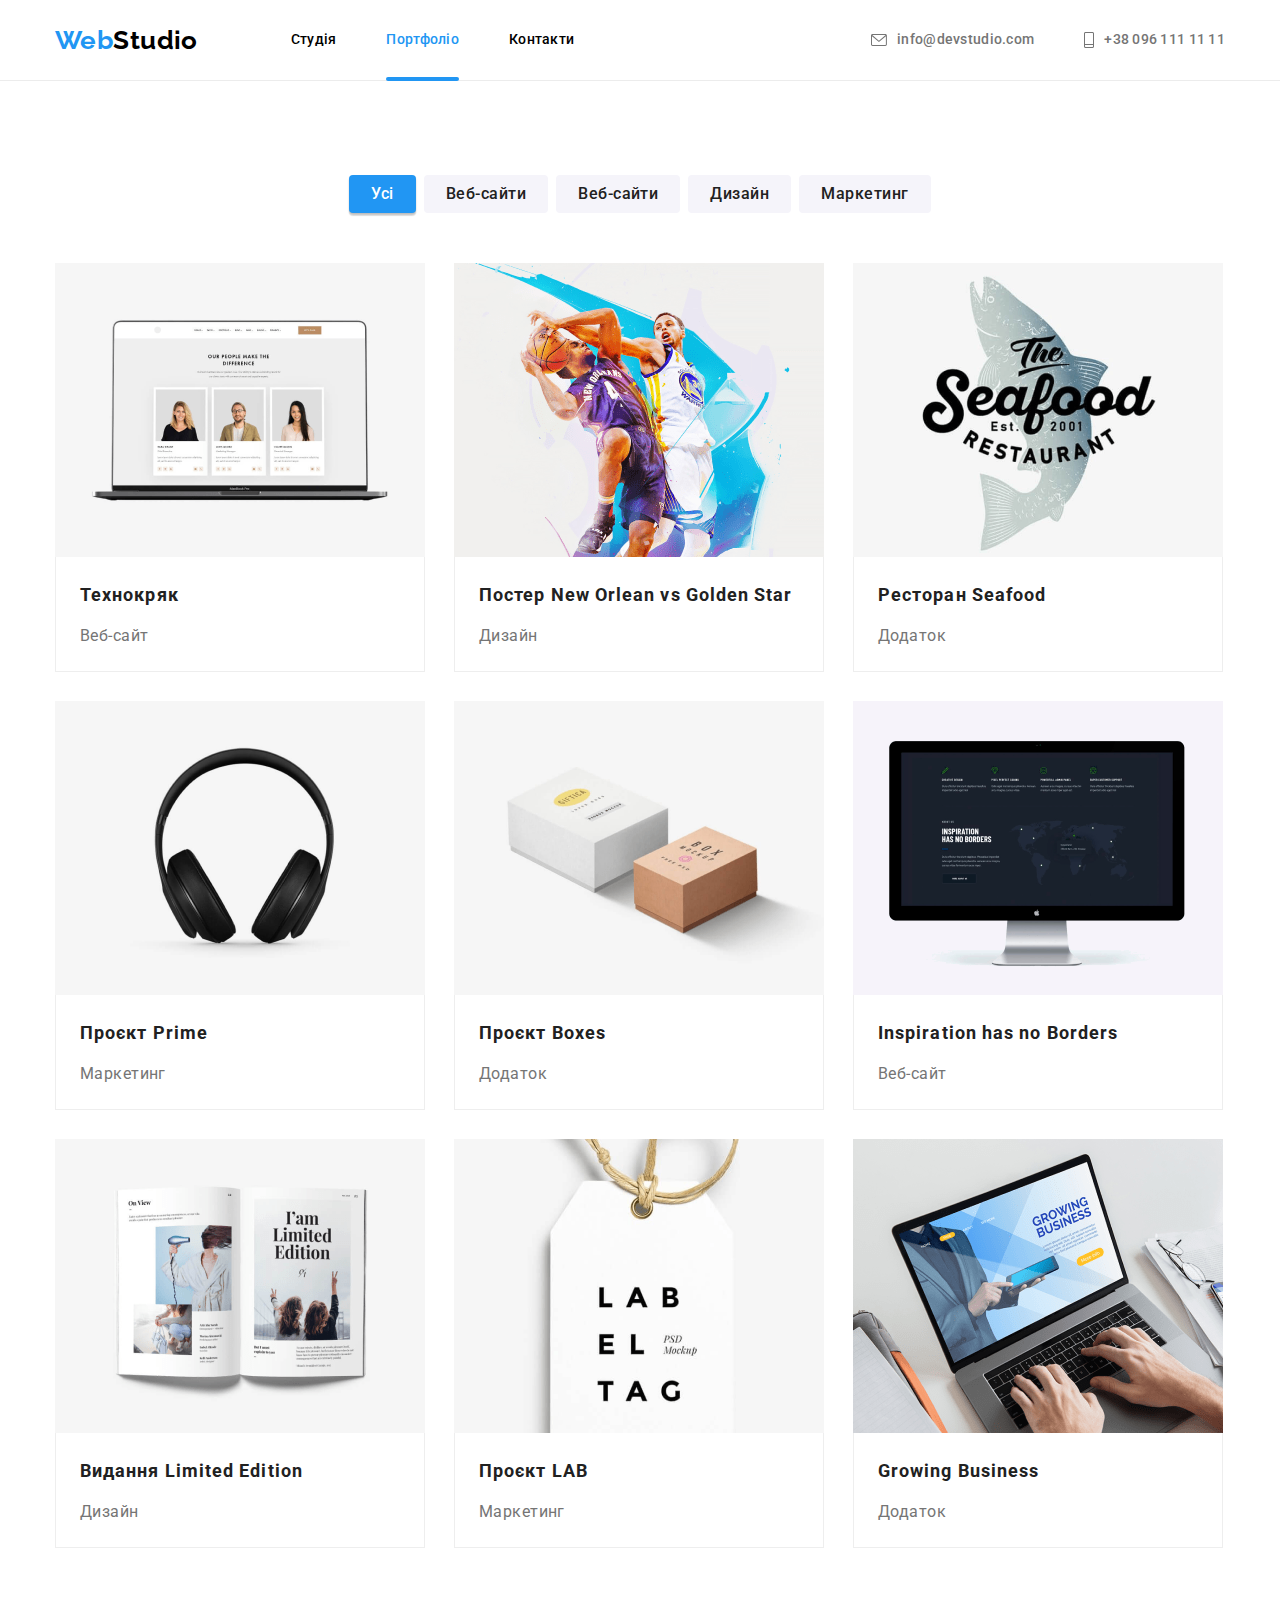
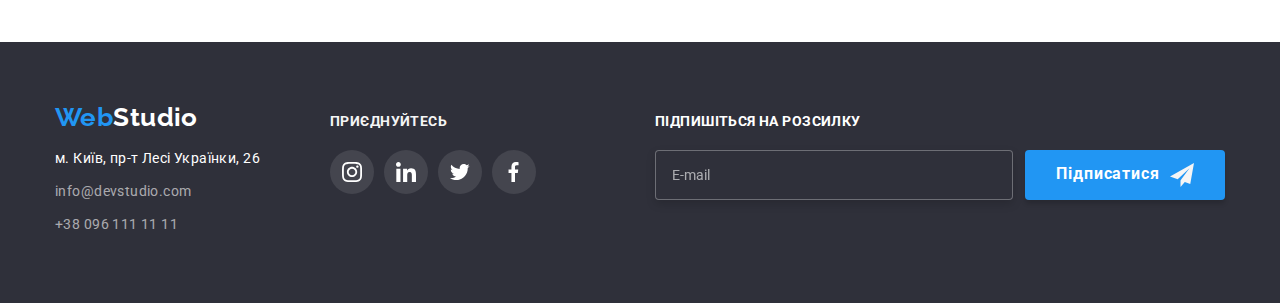
==== commit 2435edab: "корекція" ====
--- a/portfolio.html
+++ b/portfolio.html
@@ -9,7 +9,7 @@
   <!--MODERN-NORMALIZE  -->
   <link rel="stylesheet" href="https://cdn.jsdelivr.net/npm/modern-normalize@1.1.0/modern-normalize.min.css">
   
-  <link rel="stylesheet" href="./css/style.css" />
+  <link rel="stylesheet" href="./css/style.css">
   <title>WebStudio</title>
 </head>
 <body>
@@ -248,9 +248,8 @@
       <div class="subscription">
         <p class="footer-title-form">Підпишіться на розсилку</p>
         <form class="footer-form">
-          <input class="footer-form-input  name="user_email" 
+          <input class="footer-form-input" name="my_email" 
           type="email" 
-          equired
           pattern="[a-zA-Zа]+"
           placeholder="E-mail">
           <button class="footer-form-btn" type="button">
@@ -262,7 +261,6 @@
         </form>
       </div>
     </div>
-  </div>
 </footer>
 </body>
 </html>--- a/css/style.css
+++ b/css/style.css
@@ -61,7 +61,7 @@
   font-family: Roboto, sans-serif;
   letter-spacing: 0.03em;
   font-size: 14px;
-  background-color: #f5f5f5;
+  background-color: #FFFFFF;
 }
 
 .container {
@@ -69,7 +69,7 @@
   margin-left: auto;
   margin-right: auto;
   padding-left: 15px;
-  padding-right: 15PX;
+  padding-right: 15px;
 }
 
 .section {
@@ -223,7 +223,7 @@
   background-size: cover;
   background-position: center;
   background-repeat: no-repeat;
-  background-color: #2F303A;
+  background-color: #C4C4C4;
 }
 
 .hero-title {
@@ -915,11 +915,10 @@
   background-color:#ffffff;
 }
 
-.modal-cose-btn {
+.modal-close-btn {
   position: absolute;
   top: 8px;
   right: 8px;
-
   display: flex;
   align-items: center;
   justify-content: center;
@@ -934,13 +933,13 @@
   transform: fill var(--transition-dur-and-func);
 }
 
-.modal-cose-btn:hover .modal-icon-close,
-.modal-close-btn:focus .modal-icon-close{
-  fill: var(--accent-color)
+.modal-close-btn:hover .modal-icon-close,
+.modal-close-btn:focus .modal-icon-close {
+  fill: var(--accent-color);
 }
 
 .modal-icon-close {
-  fill: #000000;
+  fill: 1px solid ;
   width: 11px;
   height: 11px;
 }
@@ -966,6 +965,10 @@
 margin-bottom: 10px;
 }
 
+.modal-lable-textarea {
+  margin-bottom: 20px;
+}
+
 .modal-input-fild {
   display: block;
   font-size: 12px;
@@ -978,6 +981,7 @@
 
 .modal-input {
   width: 100%;
+  height: 40px;
   padding: 12px 0;
   padding-left: 42px;
   background: #FFFFFF;
@@ -999,23 +1003,26 @@
 
 }
 
-.input-icon {
+.form-input-icon {
   position: absolute;
   top: 50%;
   left: 12px;
+  transform: translateY(-50%);
   fill: var(--primary-text-dark-color);
-  transform: translateY(-50%);
   width: 18px;
   height: 18px;
   transition: fill  var(--transition-dur-and-func);
 }
 
-.modal-input:focus + .input-icon{
+.modal-input:focus + .form-input-icon{
   fill: var(--accent-color);
   outline: none;
 }
 
+ 
+
 .modal-textarea {
+  display: block;
   width: 100%;
   height: 120px;
   padding: 12px 0;
@@ -1035,7 +1042,7 @@
 
 .modal-textarea::placeholder {
   font-size: 12px;
-  line-height: 1.16
+  line-height: 1.16;
   letter-spacing: 0.01em;
 
   color: rgba(117, 117, 117, 0.5);
@@ -1043,6 +1050,7 @@
 
 /*==============CHECKBOX============================================== */
 .modal-checkbox-field {
+  justify-content: center;
   font-size: 14px;
   line-height: 1.71;
   color: var(--secondary-text-dark-color);
@@ -1064,7 +1072,7 @@
 .icon-checkbox {
   width: 15px;
   height: 14px;
-  border: 1px solid var(--primary-text-dark-color);
+  border: 2px solid var(--primary-text-dark-color);
   margin-right: 7px;
   border-radius: 2px;
 }
